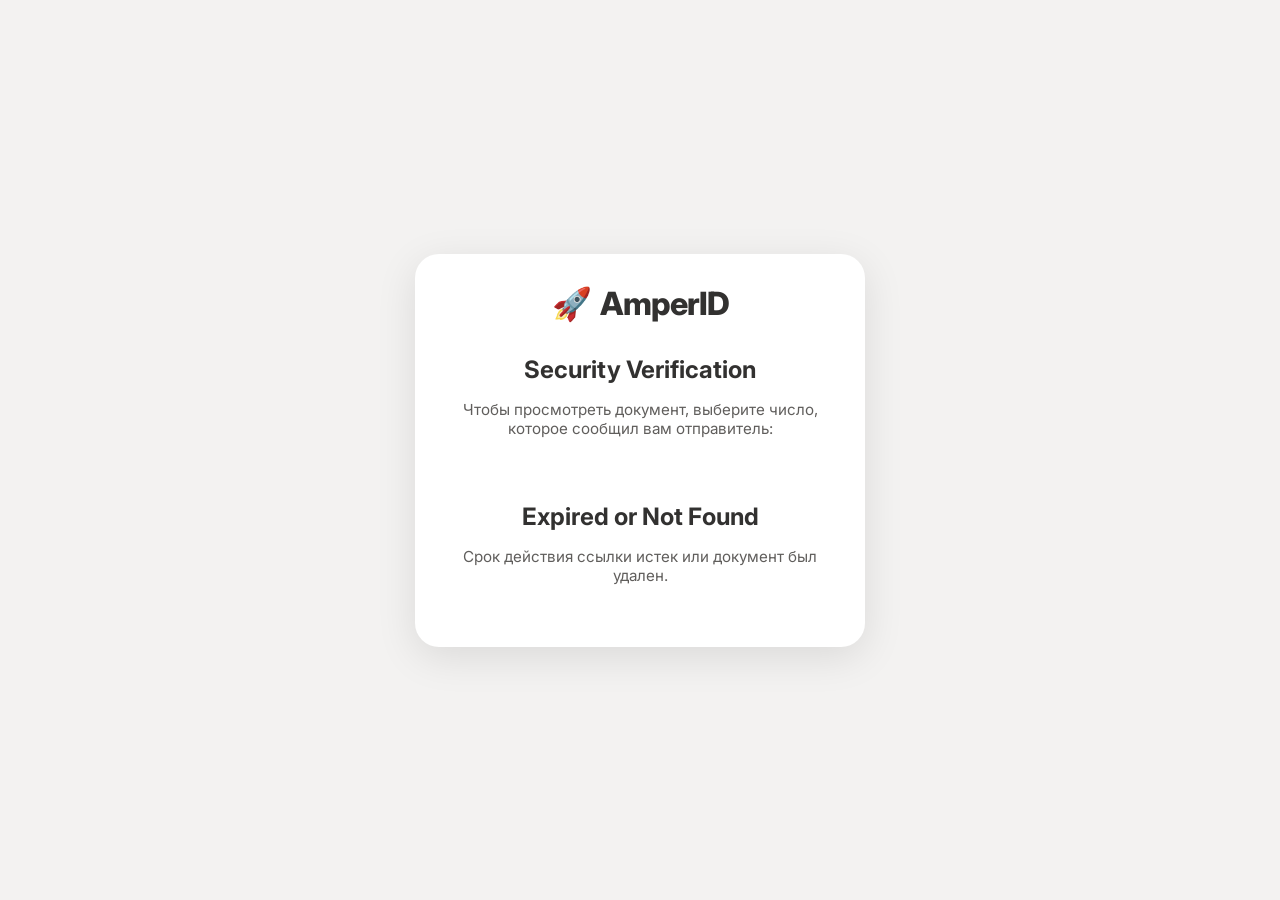
==== templates/share_page.html @ 4f691821 "timer share engine" ====
<!DOCTYPE html>
<html lang="en">
<head>
    <meta charset="UTF-8">
    <meta name="viewport" content="width=device-width, initial-scale=1.0">
    <title>AmperID - Secure Document Share</title>
    <link href="https://fonts.googleapis.com/css2?family=Segoe+UI:wght@400;600;700;800&family=Inter:wght@400;600;700;800&display=swap" rel="stylesheet">
    <style>
        :root {
            --accent: #0078d4;
            --bg-light: #f3f2f1;
            --app-bg: #ffffff;
            --text-primary: #323130;
            --text-secondary: #605e5c;
            --border: #edebe9;
        }

        * { box-sizing: border-box; margin: 0; padding: 0; }
        
        body {
            font-family: 'Segoe UI', 'Inter', sans-serif;
            background-color: var(--bg-light);
            color: var(--text-primary);
            display: flex;
            align-items: center;
            justify-content: center;
            min-height: 100vh;
            padding: 20px;
        }

        .container {
            background: var(--app-bg);
            width: 100%;
            max-width: 450px;
            padding: 30px;
            border-radius: 24px;
            box-shadow: 0 10px 40px rgba(0,0,0,0.1);
            text-align: center;
        }

        .logo { font-size: 2rem; margin-bottom: 2rem; }
        .logo span { font-weight: 800; letter-spacing: -1px; }

        h2 { font-size: 1.5rem; margin-bottom: 1rem; }
        p { color: var(--text-secondary); margin-bottom: 2rem; font-size: 0.95rem; }

        .security-options {
            display: grid;
            grid-template-columns: 1fr;
            gap: 12px;
            margin-bottom: 2rem;
        }

        .option-btn {
            background: var(--bg-light);
            border: 2px solid transparent;
            padding: 1.5rem;
            border-radius: 16px;
            font-size: 1.5rem;
            font-weight: 800;
            cursor: pointer;
            transition: all 0.2s;
            color: var(--text-primary);
            text-decoration: none;
        }

        .option-btn:hover {
            border-color: var(--accent);
            background: rgba(0, 120, 212, 0.05);
        }

        .error-msg {
            color: #d83b01;
            background: #fdf3f0;
            padding: 10px;
            border-radius: 8px;
            margin-bottom: 1rem;
            display: none;
        }

        /* Full Document View */
        #content-section.hidden { display: none; }
        
        #doc-image {
            max-width: 100%;
            border-radius: 12px;
            box-shadow: 0 4px 15px rgba(0,0,0,0.1);
            margin-top: 1rem;
        }

        .field-row {
            display: flex;
            justify-content: space-between;
            padding: 12px 0;
            border-bottom: 1px solid var(--border);
            text-align: left;
        }

        .field-label { color: var(--text-secondary); font-size: 0.85rem; font-weight: 600; }
        .field-value { font-weight: 700; color: var(--text-primary); font-size: 0.95rem; }

        .expired { color: #d83b01; font-weight: 700; }
    </style>
</head>
<body>
    <div class="container">
        <div class="logo">🚀 <span>AmperID</span></div>

        <!-- Verification Section -->
        <div id="verify-section">
            <h2>Security Verification</h2>
            <p>Чтобы просмотреть документ, выберите число, которое сообщил вам отправитель:</p>
            <div id="error-box" class="error-msg">Неверное число. Попробуйте еще раз.</div>
            <div class="security-options" id="options-grid">
                <!-- Buttons will be injected here -->
            </div>
        </div>

        <!-- Content Section -->
        <div id="content-section" class="hidden">
            <h2 id="doc-title">Document</h2>
            <div id="doc-fields" style="margin: 1.5rem 0;"></div>
            <div id="image-container">
                <img id="doc-image" src="" alt="Shared Document">
            </div>
        </div>

        <!-- Error Section -->
        <div id="error-section" class="hidden">
            <h2 id="error-title">Expired or Not Found</h2>
            <p>Срок действия ссылки истек или документ был удален.</p>
        </div>
    </div>

    <script>
        const shareId = window.location.pathname.split('/').pop();
        let options = [];

        async function init() {
            try {
                const res = await fetch(`/api/share/init/${shareId}`);
                if (!res.ok) throw new Error("Not found");
                
                const data = await res.json();
                renderOptions(data.options);
            } catch (err) {
                showError("Expired or Not Found");
            }
        }

        function renderOptions(opts) {
            const grid = document.getElementById('options-grid');
            grid.innerHTML = '';
            opts.forEach(num => {
                const btn = document.createElement('button');
                btn.className = 'option-btn';
                btn.innerText = num;
                btn.onclick = () => verify(num);
                grid.appendChild(btn);
            });
        }

        async function verify(num) {
            try {
                const res = await fetch(`/api/share/verify/${shareId}`, {
                    method: 'POST',
                    headers: { 'Content-Type': 'application/json' },
                    body: JSON.stringify({ security_number: num })
                });

                if (res.ok) {
                    const data = await res.json();
                    showDocument(data);
                } else {
                    document.getElementById('error-box').style.display = 'block';
                    setTimeout(() => document.getElementById('error-box').style.display = 'none', 3000);
                }
            } catch (err) {
                console.error(err);
            }
        }

        function showDocument(data) {
            document.getElementById('verify-section').classList.add('hidden');
            document.getElementById('content-section').classList.remove('hidden');
            document.getElementById('doc-title').innerText = data.title;
            
            const fieldBox = document.getElementById('doc-fields');
            fieldBox.innerHTML = '';
            // Display fields if any
            if (data.fields) {
                for (const [key, val] of Object.entries(data.fields)) {
                    const row = document.createElement('div');
                    row.className = 'field-row';
                    row.innerHTML = `<span class="field-label">${key}</span><span class="field-value">${val}</span>`;
                    fieldBox.appendChild(row);
                }
            }
            
            if (data.image) {
                document.getElementById('doc-image').src = data.image;
            } else {
                document.getElementById('image-container').classList.add('hidden');
            }
        }

        function showError(msg) {
            document.getElementById('verify-section').classList.add('hidden');
            document.getElementById('error-section').classList.remove('hidden');
            document.getElementById('error-title').innerText = msg;
        }

        init();
    </script>
</body>
</html>
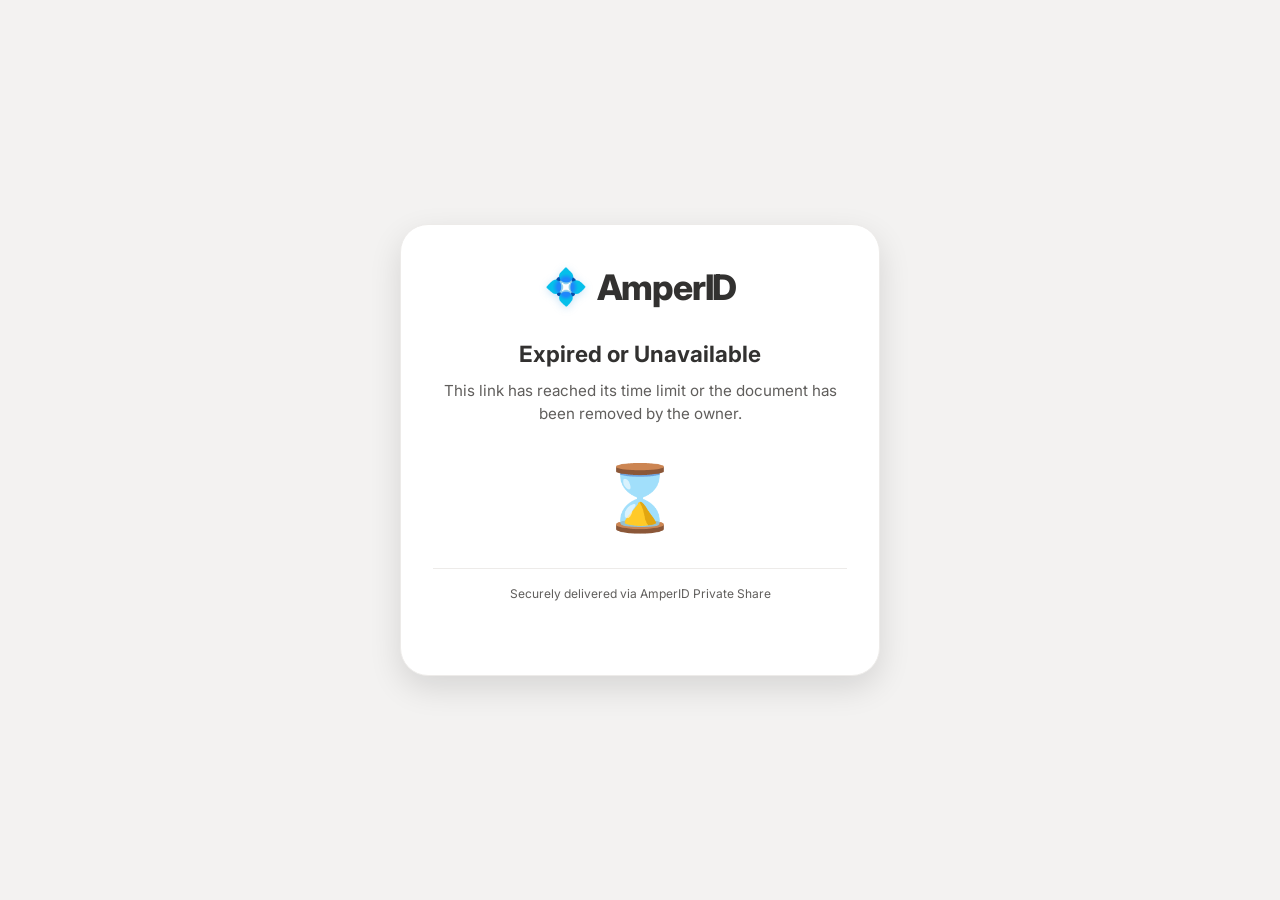
==== commit 735d7295: "amperid document share" ====
--- a/templates/share_page.html
+++ b/templates/share_page.html
@@ -1,150 +1,283 @@
 <!DOCTYPE html>
-<html lang="en">
+<html lang="hy">
 <head>
     <meta charset="UTF-8">
-    <meta name="viewport" content="width=device-width, initial-scale=1.0">
-    <title>AmperID - Secure Document Share</title>
+    <meta name="viewport" content="width=device-width, initial-scale=1.0, maximum-scale=1.0, user-scalable=no">
+    <title>AmperID - Secure Share</title>
     <link href="https://fonts.googleapis.com/css2?family=Segoe+UI:wght@400;600;700;800&family=Inter:wght@400;600;700;800&display=swap" rel="stylesheet">
     <style>
         :root {
             --accent: #0078d4;
             --bg-light: #f3f2f1;
             --app-bg: #ffffff;
+            --card-bg: #ffffff;
             --text-primary: #323130;
             --text-secondary: #605e5c;
             --border: #edebe9;
+            --shadow-lg: 0 12px 32px rgba(0,0,0,0.12);
+        }
+
+        @media (prefers-color-scheme: dark) {
+            :root {
+                --bg-light: #0a0a0a;
+                --app-bg: #111111;
+                --card-bg: #1e1e1e;
+                --text-primary: #ffffff;
+                --text-secondary: #a19f9d;
+                --border: #2d2d2d;
+            }
         }
 
         * { box-sizing: border-box; margin: 0; padding: 0; }
         
         body {
-            font-family: 'Segoe UI', 'Inter', sans-serif;
+            font-family: 'Segoe UI', 'Inter', -apple-system, sans-serif;
             background-color: var(--bg-light);
             color: var(--text-primary);
             display: flex;
             align-items: center;
             justify-content: center;
             min-height: 100vh;
-            padding: 20px;
+            padding: 1.5rem;
+            transition: background 0.3s;
         }
 
         .container {
-            background: var(--app-bg);
+            background: var(--card-bg);
             width: 100%;
-            max-width: 450px;
-            padding: 30px;
-            border-radius: 24px;
-            box-shadow: 0 10px 40px rgba(0,0,0,0.1);
+            max-width: 480px;
+            padding: 2.5rem 2rem;
+            border-radius: 28px;
+            box-shadow: var(--shadow-lg);
             text-align: center;
-        }
-
-        .logo { font-size: 2rem; margin-bottom: 2rem; }
-        .logo span { font-weight: 800; letter-spacing: -1px; }
-
-        h2 { font-size: 1.5rem; margin-bottom: 1rem; }
-        p { color: var(--text-secondary); margin-bottom: 2rem; font-size: 0.95rem; }
+            border: 1px solid var(--border);
+            animation: slideUp 0.5s cubic-bezier(0.1, 0.7, 0.1, 1);
+        }
+
+        @keyframes slideUp {
+            from { opacity: 0; transform: translateY(20px); }
+            to { opacity: 1; transform: translateY(0); }
+        }
+
+        .hidden { display: none !important; }
+
+        .logo { font-size: 2.2rem; margin-bottom: 2rem; display: flex; align-items: center; justify-content: center; gap: 10px; }
+        .logo span { font-weight: 800; letter-spacing: -1.2px; color: var(--text-primary); }
+        .logo-icon { filter: drop-shadow(0 2px 4px rgba(0,120,212,0.2)); }
+
+        h2 { font-size: 1.4rem; font-weight: 700; margin-bottom: 0.8rem; color: var(--text-primary); }
+        p { color: var(--text-secondary); margin-bottom: 2rem; font-size: 0.95rem; line-height: 1.5; }
 
         .security-options {
             display: grid;
-            grid-template-columns: 1fr;
+            grid-template-columns: repeat(3, 1fr);
             gap: 12px;
             margin-bottom: 2rem;
         }
 
         .option-btn {
             background: var(--bg-light);
-            border: 2px solid transparent;
-            padding: 1.5rem;
-            border-radius: 16px;
-            font-size: 1.5rem;
+            border: 1px solid var(--border);
+            padding: 1.25rem 0.5rem;
+            border-radius: 18px;
+            font-size: 1.8rem;
             font-weight: 800;
             cursor: pointer;
-            transition: all 0.2s;
-            color: var(--text-primary);
-            text-decoration: none;
+            transition: all 0.2s cubic-bezier(0.175, 0.885, 0.32, 1.275);
+            color: var(--accent);
         }
 
         .option-btn:hover {
+            transform: translateY(-4px);
             border-color: var(--accent);
-            background: rgba(0, 120, 212, 0.05);
+            box-shadow: 0 8px 20px rgba(0, 120, 212, 0.2);
+        }
+
+        .option-btn:active {
+            transform: scale(0.9);
+            background: var(--accent);
+            color: white;
         }
 
         .error-msg {
-            color: #d83b01;
-            background: #fdf3f0;
-            padding: 10px;
-            border-radius: 8px;
-            margin-bottom: 1rem;
-            display: none;
+            color: #d13438;
+            background: rgba(209, 52, 56, 0.1);
+            padding: 12px;
+            border-radius: 12px;
+            margin-bottom: 1.5rem;
+            font-size: 0.9rem;
+            font-weight: 600;
         }
 
         /* Full Document View */
-        #content-section.hidden { display: none; }
-        
         #doc-image {
             max-width: 100%;
-            border-radius: 12px;
-            box-shadow: 0 4px 15px rgba(0,0,0,0.1);
-            margin-top: 1rem;
+            border-radius: 16px;
+            box-shadow: 0 8px 24px rgba(0,0,0,0.15);
+            margin-top: 1.5rem;
+            cursor: zoom-in;
+        }
+
+        .field-list {
+            background: var(--bg-light);
+            border-radius: 20px;
+            padding: 1rem;
+            margin: 1.5rem 0;
+            text-align: left;
+            border: 1px solid var(--border);
         }
 
         .field-row {
+            padding: 10px 0;
+            border-bottom: 1px solid var(--border);
             display: flex;
-            justify-content: space-between;
-            padding: 12px 0;
-            border-bottom: 1px solid var(--border);
-            text-align: left;
-        }
-
-        .field-label { color: var(--text-secondary); font-size: 0.85rem; font-weight: 600; }
-        .field-value { font-weight: 700; color: var(--text-primary); font-size: 0.95rem; }
-
-        .expired { color: #d83b01; font-weight: 700; }
+            flex-direction: column;
+            gap: 2px;
+        }
+
+        .field-row:last-child { border-bottom: none; }
+
+        .field-label { color: var(--text-secondary); font-size: 0.7rem; font-weight: 800; text-transform: uppercase; letter-spacing: 0.5px; }
+        .field-value { font-weight: 700; color: var(--text-primary); font-size: 1rem; word-break: break-all; overflow-wrap: anywhere; }
+
+        .loader {
+            width: 40px;
+            height: 40px;
+            border: 4px solid var(--border);
+            border-top: 4px solid var(--accent);
+            border-radius: 50%;
+            animation: spin 1s linear infinite;
+            margin: 2rem auto;
+        }
+
+        @keyframes spin { 100% { transform: rotate(360deg); } }
+
+        .footer-note { font-size: 0.75rem; color: var(--text-secondary); margin-top: 2rem; border-top: 1px solid var(--border); padding-top: 1rem; }
+
+        /* Built-in Full Image Viewer */
+        #full-viewer {
+            position: fixed;
+            top: 0; left: 0; width: 100%; height: 100%;
+            background: rgba(0,0,0,0.95);
+            z-index: 10000;
+            display: flex;
+            align-items: center;
+            justify-content: center;
+            opacity: 0;
+            pointer-events: none;
+            transition: opacity 0.3s ease;
+        }
+        #full-viewer:not(.hidden) { opacity: 1; pointer-events: auto; }
+        #full-viewer img { max-width: 95%; max-height: 95%; border-radius: 12px; box-shadow: 0 0 40px rgba(0,0,0,0.5); }
+        #close-full-viewer {
+            position: absolute;
+            top: 20px; right: 20px;
+            width: 44px; height: 44px;
+            background: rgba(255,255,255,0.1);
+            border: 1px solid rgba(255,255,255,0.2);
+            border-radius: 50%;
+            color: white;
+            font-size: 1.5rem;
+            display: flex; align-items: center; justify-content: center;
+            cursor: pointer;
+        }
     </style>
 </head>
 <body>
     <div class="container">
-        <div class="logo">🚀 <span>AmperID</span></div>
+        <div class="logo"><span class="logo-icon">💠</span><span>AmperID</span></div>
+
+        <div id="loading-section">
+            <div class="loader"></div>
+            <p id="loading-text">Loading secure session...</p>
+        </div>
 
         <!-- Verification Section -->
-        <div id="verify-section">
-            <h2>Security Verification</h2>
-            <p>Чтобы просмотреть документ, выберите число, которое сообщил вам отправитель:</p>
-            <div id="error-box" class="error-msg">Неверное число. Попробуйте еще раз.</div>
-            <div class="security-options" id="options-grid">
-                <!-- Buttons will be injected here -->
+        <div id="verify-section" class="hidden">
+            <h2 id="v-title">Security Check</h2>
+            <p id="v-desc">To view this document, please select the security number provided by the sender.</p>
+            <div id="error-box" class="error-msg hidden">Invalid number. Please try again.</div>
+            <div class="security-options" id="options-grid"></div>
+        </div>
+
+        <!-- Content Section -->
+        <div id="content-section" class="hidden">
+            <h2 id="doc-title">Document Received</h2>
+            <div id="doc-fields" class="field-list"></div>
+            <div id="image-container">
+                <img id="doc-image" src="" alt="Document View" style="cursor:zoom-in;">
             </div>
         </div>
 
-        <!-- Content Section -->
-        <div id="content-section" class="hidden">
-            <h2 id="doc-title">Document</h2>
-            <div id="doc-fields" style="margin: 1.5rem 0;"></div>
-            <div id="image-container">
-                <img id="doc-image" src="" alt="Shared Document">
-            </div>
-        </div>
-
         <!-- Error Section -->
         <div id="error-section" class="hidden">
-            <h2 id="error-title">Expired or Not Found</h2>
-            <p>Срок действия ссылки истек или документ был удален.</p>
+            <h2 id="error-title">Expired or Unavailable</h2>
+            <p id="error-desc">This link has reached its time limit or the document has been removed by the owner.</p>
+            <div style="font-size: 4rem; margin-top: 1rem;">⌛</div>
         </div>
+
+        <p class="footer-note">Securely delivered via AmperID Private Share</p>
+    </div>
+
+    <!-- Viewer Modal -->
+    <div id="full-viewer" class="hidden" onclick="this.classList.add('hidden')">
+        <div id="close-full-viewer">×</div>
+        <img id="full-viewer-img" src="" alt="Full View">
     </div>
 
     <script>
         const shareId = window.location.pathname.split('/').pop();
-        let options = [];
+        const lang = navigator.language || 'en';
+        
+        const uiText = {
+            hy: {
+                v_title: "Անվտանգության ստուգում",
+                v_desc: "Փաստաթուղթը տեսնելու համար ընտրեք ուղարկողի կողմից տրամադրված թիվը:",
+                invalid: "Սխալ թիվ: Փորձեք նորից:",
+                loading: "Բեռնվում է...",
+                expired_title: "Ժամկետն անցել է կամ հասանելի չէ",
+                expired_desc: "Այս հղման ժամկետն ավարտվել է կամ փաստաթուղթը հեռացվել է սեփականատիրոջ կողմից:",
+                doc_title: "Ստացված փաստաթուղթ"
+            },
+            ru: {
+                v_title: "Проверка безопасности",
+                v_desc: "Чтобы просмотреть документ, выберите число, которое сообщил вам отправитель.",
+                invalid: "Неверное число. Попробуйте еще раз.",
+                loading: "Загрузка...",
+                expired_title: "Ссылка истекла или недоступна",
+                expired_desc: "Срок действия этой ссылки истек или документ был удален владельцем.",
+                doc_title: "Полученный документ"
+            },
+            en: {
+                v_title: "Security Check",
+                v_desc: "To view this document, please select the security number provided by the sender.",
+                invalid: "Invalid number. Please try again.",
+                loading: "Loading secure session...",
+                expired_title: "Expired or Unavailable",
+                expired_desc: "This link has reached its time limit or the document has been removed by the owner.",
+                doc_title: "Document Received"
+            }
+        };
+
+        const t = uiText[lang.startsWith('ru') ? 'ru' : (lang.startsWith('hy') ? 'hy' : 'en')];
 
         async function init() {
+            document.getElementById('loading-text').innerText = t.loading;
             try {
                 const res = await fetch(`/api/share/init/${shareId}`);
-                if (!res.ok) throw new Error("Not found");
+                if (!res.ok) throw new Error("Unavailable");
                 
                 const data = await res.json();
+                document.getElementById('loading-section').classList.add('hidden');
+                document.getElementById('verify-section').classList.remove('hidden');
+                
+                // Set localized text
+                document.getElementById('v-title').innerText = t.v_title;
+                document.getElementById('v-desc').innerText = t.v_desc;
+                
                 renderOptions(data.options);
             } catch (err) {
-                showError("Expired or Not Found");
+                showError();
             }
         }
 
@@ -172,22 +305,24 @@
                     const data = await res.json();
                     showDocument(data);
                 } else {
-                    document.getElementById('error-box').style.display = 'block';
-                    setTimeout(() => document.getElementById('error-box').style.display = 'none', 3000);
+                    const errBox = document.getElementById('error-box');
+                    errBox.innerText = t.invalid;
+                    errBox.classList.remove('hidden');
+                    setTimeout(() => errBox.classList.add('hidden'), 3000);
                 }
             } catch (err) {
                 console.error(err);
+                showError();
             }
         }
 
         function showDocument(data) {
             document.getElementById('verify-section').classList.add('hidden');
             document.getElementById('content-section').classList.remove('hidden');
-            document.getElementById('doc-title').innerText = data.title;
+            document.getElementById('doc-title').innerText = t.doc_title;
             
             const fieldBox = document.getElementById('doc-fields');
             fieldBox.innerHTML = '';
-            // Display fields if any
             if (data.fields) {
                 for (const [key, val] of Object.entries(data.fields)) {
                     const row = document.createElement('div');
@@ -196,18 +331,25 @@
                     fieldBox.appendChild(row);
                 }
             }
-            
             if (data.image) {
-                document.getElementById('doc-image').src = data.image;
+                const imgEl = document.getElementById('doc-image');
+                imgEl.src = data.image;
+                imgEl.onclick = () => {
+                   const fv = document.getElementById('full-viewer');
+                   document.getElementById('full-viewer-img').src = data.image;
+                   fv.classList.remove('hidden');
+                };
             } else {
                 document.getElementById('image-container').classList.add('hidden');
             }
         }
 
-        function showError(msg) {
+        function showError() {
+            document.getElementById('loading-section').classList.add('hidden');
             document.getElementById('verify-section').classList.add('hidden');
             document.getElementById('error-section').classList.remove('hidden');
-            document.getElementById('error-title').innerText = msg;
+            document.getElementById('error-title').innerText = t.expired_title;
+            document.getElementById('error-desc').innerText = t.expired_desc;
         }
 
         init();
